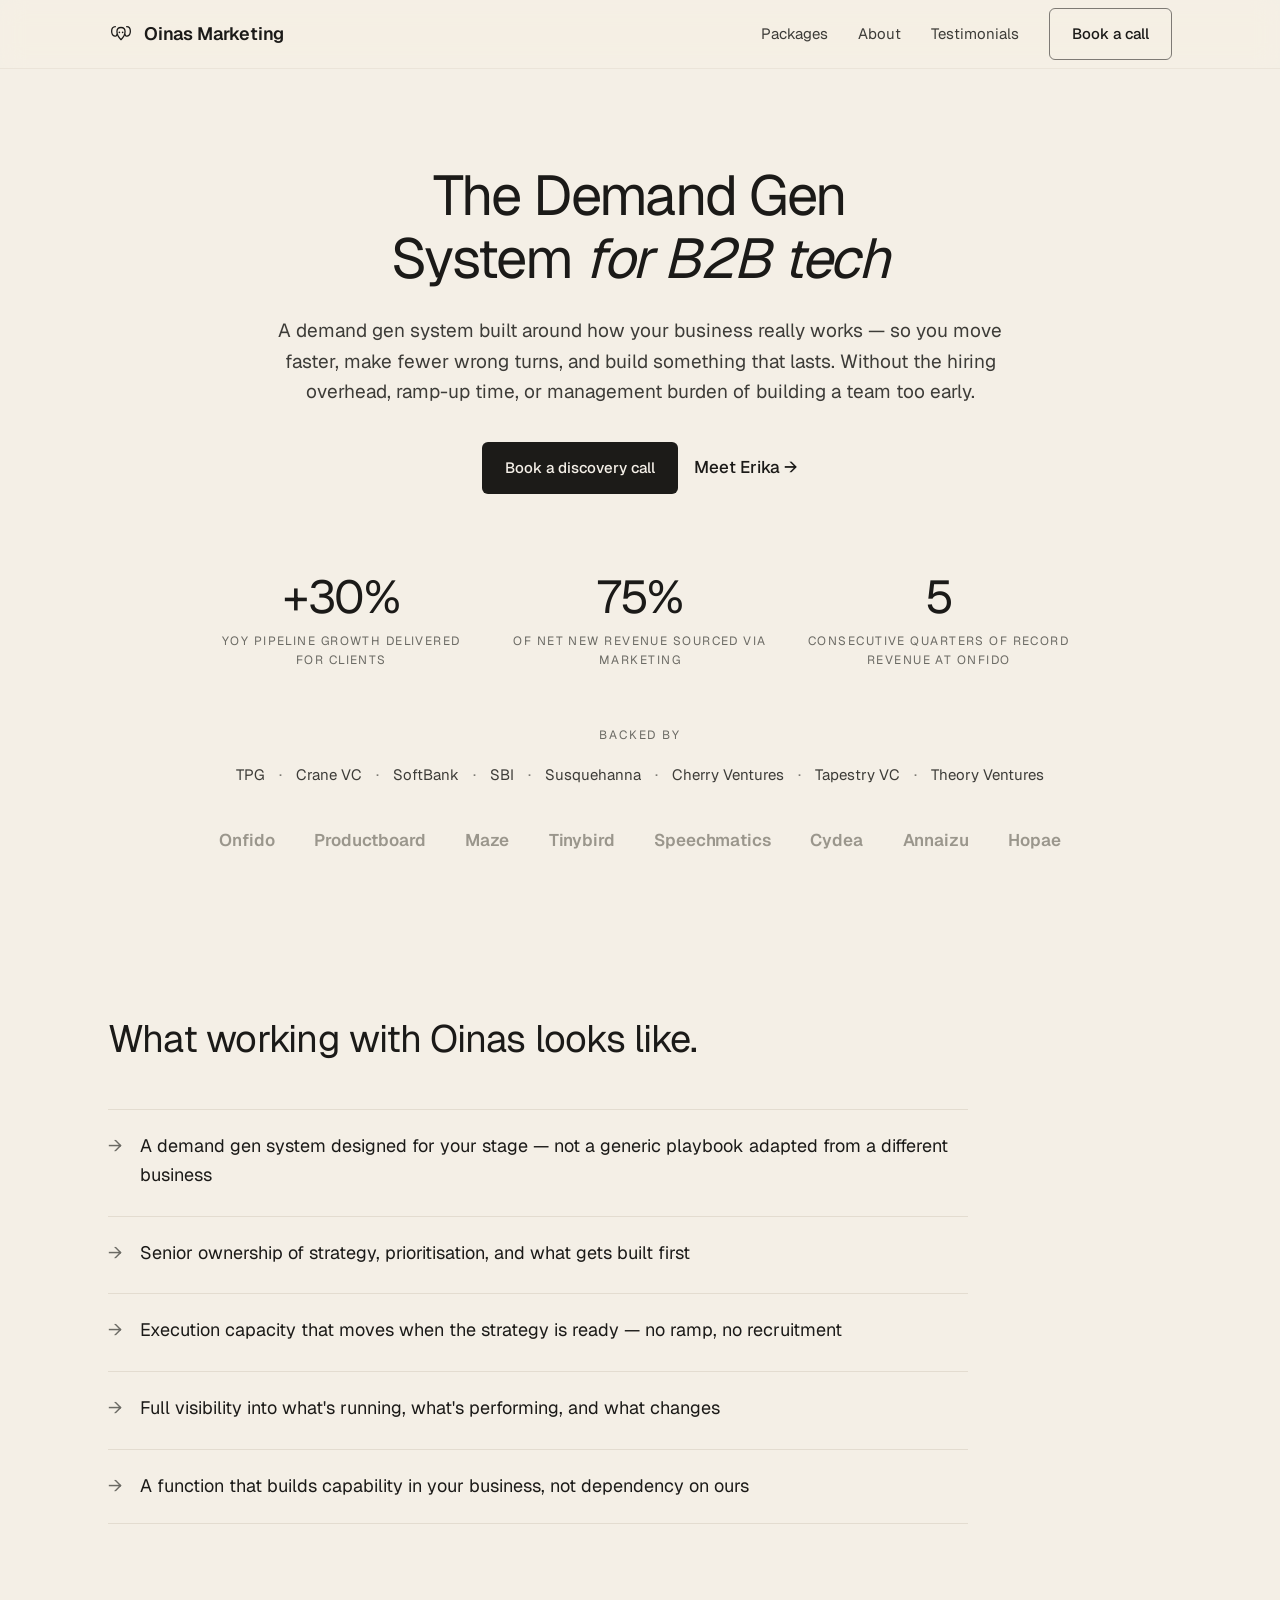
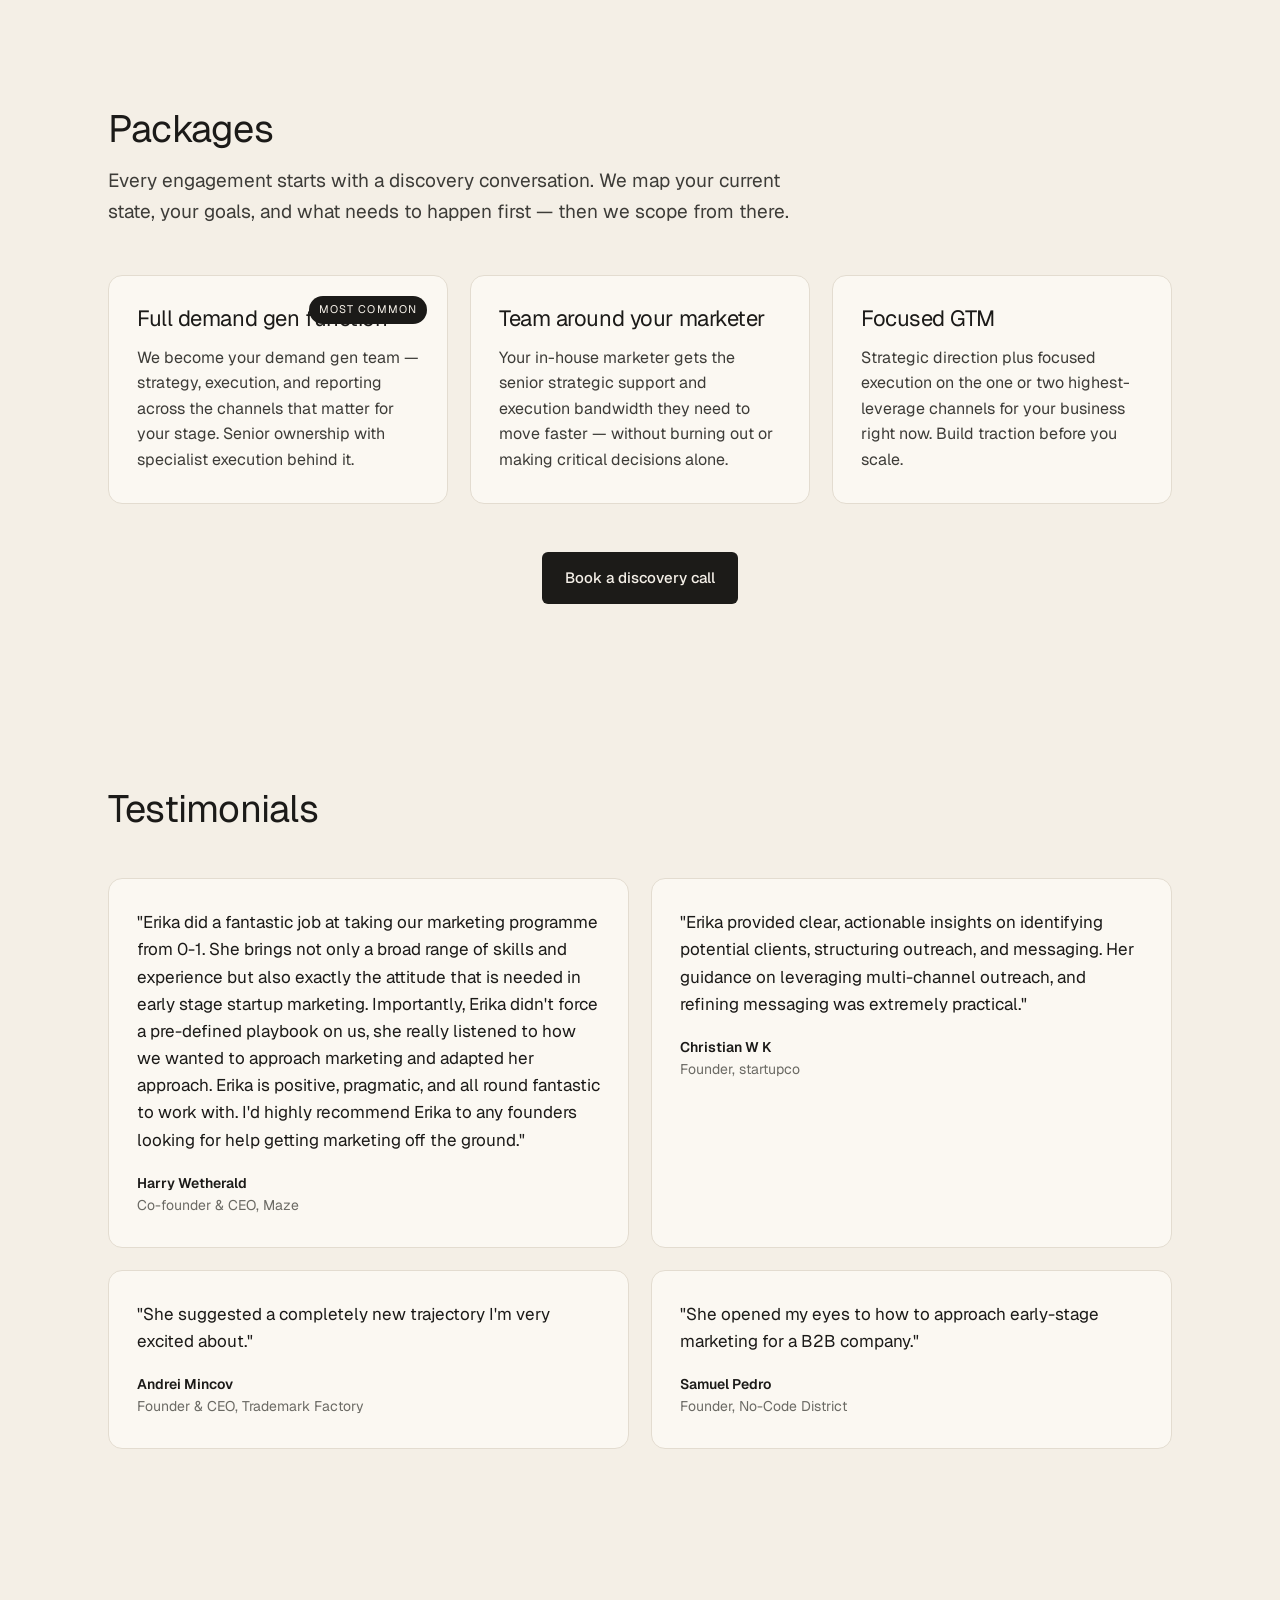
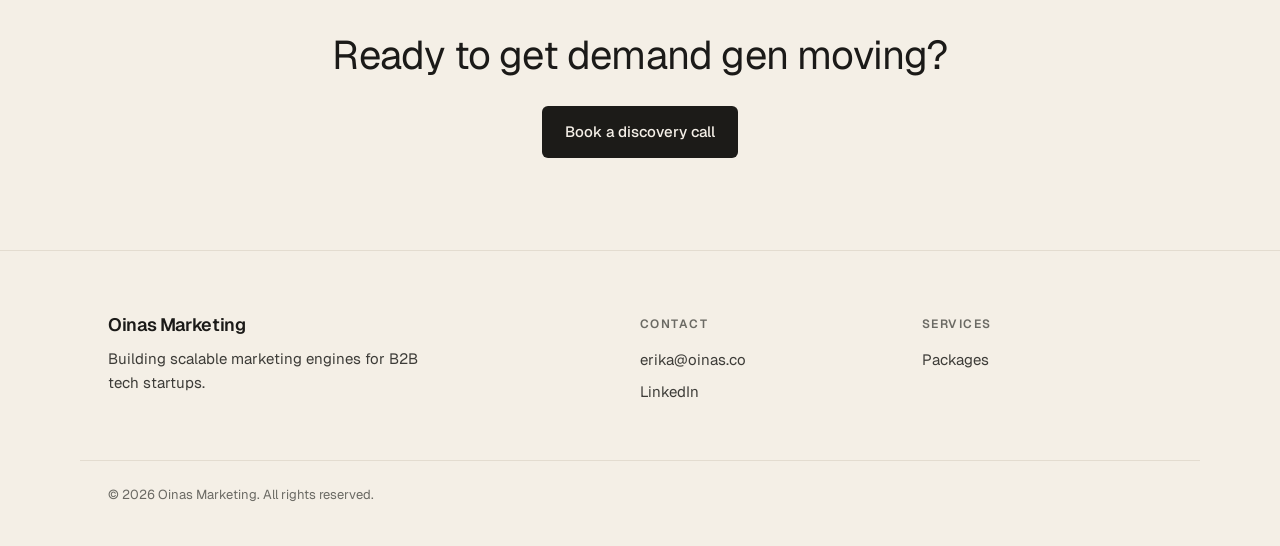
==== index.html @ fd688810 "Add files via upload" ====
<!DOCTYPE html>
<html lang="en">
<head>
<meta charset="UTF-8" />
<meta name="viewport" content="width=device-width, initial-scale=1.0" />
<title>Oinas Marketing | Marketing Engines for B2B Tech Startups</title>
<meta name="author" content="Erika Hakala" />
<meta name="description" content="Your Demand Gen team, on-demand. A demand gen system built around how your B2B tech startup really works." />
<link rel="canonical" href="https://oinas.co/" />
<meta property="og:type" content="website" />
<meta property="og:title" content="Erika Hakala | Oinas Marketing" />
<meta property="og:description" content="Your Demand Gen team, on-demand." />
<meta name="twitter:card" content="summary_large_image" />
<meta name="twitter:title" content="Erika Hakala | Oinas Marketing" />
<meta name="twitter:description" content="Your Demand Gen team, on-demand." />
<link rel="icon" href="favicon.svg" type="image/svg+xml" />
<link rel="preconnect" href="https://fonts.googleapis.com" />
<link rel="preconnect" href="https://fonts.gstatic.com" crossorigin />
<link href="https://fonts.googleapis.com/css2?family=Geist:wght@300;400;500;600&family=DM+Sans:wght@400;500;600&display=swap" rel="stylesheet" />
<link rel="stylesheet" href="styles.css" />
</head>
<body>

<!-- ============ HEADER ============ -->
<header class="site-header">
  <div class="wrap">
    <a class="brand" href="index.html" aria-label="Oinas Marketing home">
      <svg viewBox="0 0 32 32" fill="none" xmlns="http://www.w3.org/2000/svg" aria-hidden="true">
        <path d="M9 7c-3 0-4.5 2.5-4.5 5.5S6 18 8.5 18.5C10 19 11 18 11 16.5" stroke="#1B1A18" stroke-width="1.6" stroke-linecap="round"/>
        <path d="M23 7c3 0 4.5 2.5 4.5 5.5S26 18 23.5 18.5C22 19 21 18 21 16.5" stroke="#1B1A18" stroke-width="1.6" stroke-linecap="round"/>
        <path d="M11 13c0-3 2.2-5 5-5s5 2 5 5c0 4-2.4 7.5-5 10-2.6-2.5-5-6-5-10Z" stroke="#1B1A18" stroke-width="1.6" stroke-linejoin="round"/>
        <circle cx="14" cy="14" r="1" fill="#1B1A18"/><circle cx="18" cy="14" r="1" fill="#1B1A18"/>
      </svg>
      Oinas Marketing
    </a>
    <nav class="nav" id="nav">
      <a class="navlink" href="index.html#services">Packages</a>
      <a class="navlink" href="about.html">About</a>
      <a class="navlink" href="index.html#testimonials">Testimonials</a>
      <a class="btn btn-ghost" href="https://app.onecal.io/b/erika-hakala/free-intro-call-with-erika-hakala" target="_blank" rel="noopener">Book a call</a>
    </nav>
    <button class="menu-toggle" id="menuToggle" aria-label="Open menu">Menu</button>
  </div>
</header>

<main>
  <!-- ============ HERO ============ -->
  <section class="hero">
    <div class="wrap">
      <h1 class="reveal">The Demand Gen System <em>for B2B tech</em></h1>
      <p class="reveal">A demand gen system built around how your business really works — so you move faster, make fewer wrong turns, and build something that lasts. Without the hiring overhead, ramp-up time, or management burden of building a team too early.</p>
      <div class="hero-cta reveal">
        <a class="btn btn-primary" href="https://app.onecal.io/b/erika-hakala/free-intro-call-with-erika-hakala" target="_blank" rel="noopener">Book a discovery call</a>
        <a class="btn-text" href="about.html">Meet Erika →</a>
      </div>

      <div class="stats reveal">
        <div class="stat"><div class="num">+30%</div><div class="cap">YoY pipeline growth delivered for clients</div></div>
        <div class="stat"><div class="num">75%</div><div class="cap">Of net new revenue sourced via marketing</div></div>
        <div class="stat"><div class="num">5</div><div class="cap">Consecutive quarters of record revenue at Onfido</div></div>
      </div>

      <div class="backed reveal">
        <div class="label">Backed by</div>
        <div class="vcs">
          <span>TPG</span><span class="dot">·</span><span>Crane VC</span><span class="dot">·</span>
          <span>SoftBank</span><span class="dot">·</span><span>SBI</span><span class="dot">·</span>
          <span>Susquehanna</span><span class="dot">·</span><span>Cherry Ventures</span><span class="dot">·</span>
          <span>Tapestry VC</span><span class="dot">·</span><span>Theory Ventures</span>
        </div>
      </div>

      <div class="logo-strip reveal" aria-label="Companies Erika has worked with">
        <span>Onfido</span><span>Productboard</span><span>Maze</span><span>Tinybird</span>
        <span>Speechmatics</span><span>Cydea</span><span>Annaizu</span><span>Hopae</span>
      </div>
    </div>
  </section>

  <!-- ============ WHAT IT LOOKS LIKE ============ -->
  <section>
    <div class="wrap">
      <div class="section-head reveal"><h2>What working with Oinas looks like.</h2></div>
      <div class="points reveal">
        <div class="point"><span class="arr">→</span><span>A demand gen system designed for your stage — not a generic playbook adapted from a different business</span></div>
        <div class="point"><span class="arr">→</span><span>Senior ownership of strategy, prioritisation, and what gets built first</span></div>
        <div class="point"><span class="arr">→</span><span>Execution capacity that moves when the strategy is ready — no ramp, no recruitment</span></div>
        <div class="point"><span class="arr">→</span><span>Full visibility into what's running, what's performing, and what changes</span></div>
        <div class="point"><span class="arr">→</span><span>A function that builds capability in your business, not dependency on ours</span></div>
      </div>
    </div>
  </section>

  <!-- ============ PACKAGES ============ -->
  <section id="services">
    <div class="wrap">
      <div class="section-head reveal">
        <h2>Packages</h2>
        <p class="lead">Every engagement starts with a discovery conversation. We map your current state, your goals, and what needs to happen first — then we scope from there.</p>
      </div>
      <div class="cards">
        <div class="card reveal">
          <span class="badge">Most common</span>
          <h3>Full demand gen function</h3>
          <p>We become your demand gen team — strategy, execution, and reporting across the channels that matter for your stage. Senior ownership with specialist execution behind it.</p>
        </div>
        <div class="card reveal">
          <h3>Team around your marketer</h3>
          <p>Your in-house marketer gets the senior strategic support and execution bandwidth they need to move faster — without burning out or making critical decisions alone.</p>
        </div>
        <div class="card reveal">
          <h3>Focused GTM</h3>
          <p>Strategic direction plus focused execution on the one or two highest-leverage channels for your business right now. Build traction before you scale.</p>
        </div>
      </div>
      <div class="center-cta reveal">
        <a class="btn btn-primary" href="https://app.onecal.io/b/erika-hakala/free-intro-call-with-erika-hakala" target="_blank" rel="noopener">Book a discovery call</a>
      </div>
    </div>
  </section>

  <!-- ============ TESTIMONIALS ============ -->
  <section id="testimonials">
    <div class="wrap">
      <div class="section-head reveal"><h2>Testimonials</h2></div>
      <div class="quotes two">
        <div class="quote reveal">
          <blockquote>"Erika did a fantastic job at taking our marketing programme from 0-1. She brings not only a broad range of skills and experience but also exactly the attitude that is needed in early stage startup marketing. Importantly, Erika didn't force a pre-defined playbook on us, she really listened to how we wanted to approach marketing and adapted her approach. Erika is positive, pragmatic, and all round fantastic to work with. I'd highly recommend Erika to any founders looking for help getting marketing off the ground."</blockquote>
          <div class="who"><strong>Harry Wetherald</strong>Co-founder &amp; CEO, Maze</div>
        </div>
        <div class="quote reveal">
          <blockquote>"Erika provided clear, actionable insights on identifying potential clients, structuring outreach, and messaging. Her guidance on leveraging multi-channel outreach, and refining messaging was extremely practical."</blockquote>
          <div class="who"><strong>Christian W K</strong>Founder, startupco</div>
        </div>
        <div class="quote reveal">
          <blockquote>"She suggested a completely new trajectory I'm very excited about."</blockquote>
          <div class="who"><strong>Andrei Mincov</strong>Founder &amp; CEO, Trademark Factory</div>
        </div>
        <div class="quote reveal">
          <blockquote>"She opened my eyes to how to approach early-stage marketing for a B2B company."</blockquote>
          <div class="who"><strong>Samuel Pedro</strong>Founder, No-Code District</div>
        </div>
      </div>
    </div>
  </section>

  <!-- ============ CTA ============ -->
  <section class="cta-band">
    <div class="wrap reveal">
      <h2>Ready to get demand gen moving?</h2>
      <a class="btn btn-primary" href="https://app.onecal.io/b/erika-hakala/free-intro-call-with-erika-hakala" target="_blank" rel="noopener">Book a discovery call</a>
    </div>
  </section>
</main>

<!-- ============ FOOTER ============ -->
<footer class="site-footer">
  <div class="wrap footer-grid">
    <div class="col">
      <h2>Oinas Marketing</h2>
      <p class="tagline">Building scalable marketing engines for B2B tech startups.</p>
    </div>
    <div class="col">
      <h4>Contact</h4>
      <a href="mailto:erika@oinas.co">erika@oinas.co</a>
      <a href="https://www.linkedin.com/in/erikahakala/" target="_blank" rel="noopener">LinkedIn</a>
    </div>
    <div class="col">
      <h4>Services</h4>
      <a href="index.html#services">Packages</a>
    </div>
  </div>
  <div class="wrap copyright">© 2026 Oinas Marketing. All rights reserved.</div>
</footer>

<script>
  // Mobile menu
  var t = document.getElementById('menuToggle'), n = document.getElementById('nav');
  if (t) t.addEventListener('click', function(){ n.classList.toggle('open'); });
  // Scroll reveal
  var io = new IntersectionObserver(function(es){
    es.forEach(function(e){ if(e.isIntersecting){ e.target.classList.add('in'); io.unobserve(e.target); } });
  }, { threshold: 0.12 });
  document.querySelectorAll('.reveal').forEach(function(el){ io.observe(el); });
</script>
</body>
</html>
---- styles.css ----
/* ===========================================================
   Oinas Marketing — static rebuild
   Design tokens captured from the live site:
   bg #F4EFE6 · ink #1B1A18 · body #3D3C38 · accent buttons #1C1B18
   Type: Geist (display/body) + DM Sans (fallback)
   =========================================================== */

:root {
  --bg: #F4EFE6;
  --bg-card: #FBF8F2;
  --ink: #1B1A18;
  --body: #3D3C38;
  --muted: #6B6A64;
  --line: #E3DCD0;
  --line-strong: rgba(28, 27, 24, 0.55);
  --btn: #1C1B18;
  --btn-text: #F5F0E8;
  --radius: 6px;
  --max: 1120px;
  --font: "Geist", system-ui, -apple-system, "DM Sans", sans-serif;
}

* { box-sizing: border-box; margin: 0; padding: 0; }

html { scroll-behavior: smooth; }

body {
  font-family: var(--font);
  background: var(--bg);
  color: var(--body);
  line-height: 1.6;
  font-size: 17px;
  -webkit-font-smoothing: antialiased;
  text-rendering: optimizeLegibility;
}

a { color: inherit; text-decoration: none; }
img { max-width: 100%; display: block; }

.wrap { max-width: var(--max); margin: 0 auto; padding: 0 28px; }

h1, h2, h3 { color: var(--ink); font-weight: 400; letter-spacing: -0.02em; line-height: 1.12; }
h1 em, .accent-italic { font-style: italic; }

.eyebrow {
  font-size: 13px;
  letter-spacing: 0.18em;
  text-transform: uppercase;
  color: var(--muted);
  font-weight: 500;
}

/* ---------- Buttons ---------- */
.btn {
  display: inline-flex;
  align-items: center;
  gap: 8px;
  font-size: 15px;
  font-weight: 500;
  border-radius: var(--radius);
  padding: 13px 22px;
  cursor: pointer;
  transition: transform .15s ease, opacity .15s ease, background .15s ease;
  border: 0.5px solid transparent;
}
.btn-primary { background: var(--btn); color: var(--btn-text); }
.btn-primary:hover { opacity: .88; transform: translateY(-1px); }
.btn-ghost { background: transparent; color: var(--ink); border-color: var(--line-strong); }
.btn-ghost:hover { background: rgba(28,27,24,.05); }
.btn-text { font-weight: 500; color: var(--ink); border-bottom: 1px solid transparent; padding: 4px 0; }
.btn-text:hover { border-bottom-color: var(--ink); }

/* ---------- Header ---------- */
.site-header {
  position: sticky; top: 0; z-index: 50;
  background: rgba(244, 239, 230, 0.82);
  backdrop-filter: saturate(180%) blur(12px);
  border-bottom: 1px solid rgba(227, 220, 208, 0.6);
}
.site-header .wrap { display: flex; align-items: center; justify-content: space-between; height: 68px; }
.brand { display: flex; align-items: center; gap: 10px; font-weight: 600; color: var(--ink); font-size: 18px; letter-spacing: -0.01em; }
.brand svg { width: 26px; height: 26px; }
.nav { display: flex; align-items: center; gap: 30px; }
.nav a.navlink { font-size: 15px; color: var(--body); }
.nav a.navlink:hover { color: var(--ink); }
.menu-toggle { display: none; background: none; border: 0; font-size: 15px; color: var(--ink); cursor: pointer; }

/* ---------- Sections ---------- */
section { padding: 92px 0; }
.section-head { max-width: 720px; margin-bottom: 48px; }
.section-head h2 { font-size: 38px; margin-bottom: 16px; }
.lead { font-size: 19px; color: var(--body); }

/* ---------- Hero ---------- */
.hero { text-align: center; padding: 96px 0 72px; }
.hero h1 { font-size: 56px; letter-spacing: -0.03em; margin: 0 auto 26px; max-width: 16ch; }
.hero p { font-size: 19px; max-width: 60ch; margin: 0 auto 34px; }
.hero-cta { display: flex; gap: 16px; justify-content: center; align-items: center; flex-wrap: wrap; }

/* ---------- Stats ---------- */
.stats { display: grid; grid-template-columns: repeat(3, 1fr); gap: 36px; max-width: 860px; margin: 80px auto 0; text-align: center; }
.stat .num { font-size: 46px; color: var(--ink); letter-spacing: -0.03em; line-height: 1; }
.stat .cap { font-size: 12px; letter-spacing: 0.12em; text-transform: uppercase; color: var(--muted); margin-top: 12px; }

/* ---------- Backed by / logos ---------- */
.backed { text-align: center; padding: 56px 0 0; }
.backed .label { font-size: 12px; letter-spacing: 0.16em; text-transform: uppercase; color: var(--muted); margin-bottom: 18px; }
.backed .vcs { font-size: 15px; color: var(--body); display: flex; flex-wrap: wrap; gap: 8px 14px; justify-content: center; }
.backed .vcs .dot { color: var(--line-strong); }

.logo-strip { display: flex; flex-wrap: wrap; gap: 18px 40px; justify-content: center; align-items: center; padding: 40px 0 0; }
.logo-strip span { font-size: 17px; font-weight: 600; letter-spacing: -0.01em; color: #9a968c; }

/* ---------- Value points ---------- */
.points { display: grid; gap: 4px; max-width: 860px; }
.point { display: flex; gap: 18px; padding: 22px 0; border-top: 1px solid var(--line); font-size: 18px; color: var(--ink); }
.point:last-child { border-bottom: 1px solid var(--line); }
.point .arr { color: var(--muted); flex: none; }

/* ---------- Packages / cards ---------- */
.cards { display: grid; grid-template-columns: repeat(3, 1fr); gap: 22px; }
.card {
  background: var(--bg-card);
  border: 1px solid var(--line);
  border-radius: 14px;
  padding: 30px 28px;
  display: flex; flex-direction: column;
  position: relative;
}
.card h3 { font-size: 22px; margin-bottom: 14px; }
.card p { font-size: 16px; color: var(--body); }
.badge {
  position: absolute; top: 20px; right: 20px;
  font-size: 11px; letter-spacing: 0.1em; text-transform: uppercase;
  background: var(--ink); color: var(--btn-text);
  padding: 5px 10px; border-radius: 100px;
}
.center-cta { text-align: center; margin-top: 48px; }

/* ---------- Result metric cards (about) ---------- */
.results { display: grid; grid-template-columns: repeat(4, 1fr); gap: 18px; }
.result { background: var(--bg-card); border: 1px solid var(--line); border-radius: 14px; padding: 26px 24px; }
.result .co { font-size: 12px; letter-spacing: 0.12em; text-transform: uppercase; color: var(--muted); margin-bottom: 14px; }
.result .big { font-size: 34px; color: var(--ink); letter-spacing: -0.02em; line-height: 1; margin-bottom: 12px; }
.result .desc { font-size: 15px; color: var(--body); }

/* ---------- Testimonials ---------- */
.quotes { display: grid; gap: 22px; }
.quotes.two { grid-template-columns: repeat(2, 1fr); }
.quote { background: var(--bg-card); border: 1px solid var(--line); border-radius: 14px; padding: 30px 28px; }
.quote blockquote { font-size: 17px; color: var(--ink); margin-bottom: 18px; }
.quote .who { font-size: 14px; color: var(--muted); }
.quote .who strong { color: var(--ink); font-weight: 600; display: block; }

/* ---------- About hero ---------- */
.about-hero { display: grid; grid-template-columns: 1.3fr 1fr; gap: 56px; align-items: center; padding-top: 80px; }
.about-hero h1 { font-size: 44px; margin: 14px 0 22px; }
.about-hero .lead { font-size: 18px; }
.portrait-wrap { position: relative; }
.portrait { width: 100%; border-radius: 16px; object-fit: cover; aspect-ratio: 3 / 4; background: #e7e0d3; }
.portrait-fallback {
  width: 100%; aspect-ratio: 3 / 4; border-radius: 16px;
  background: linear-gradient(160deg, #ECE5D8, #ddd4c4);
  display: none; align-items: center; justify-content: center; text-align: center;
  color: var(--muted); font-size: 14px; padding: 24px; border: 1px dashed var(--line-strong);
}
.pull-quote { font-size: 24px; font-style: italic; color: var(--ink); max-width: 22ch; margin-top: 22px; }

.prose p { font-size: 18px; margin-bottom: 22px; max-width: 64ch; }

/* ---------- CTA band ---------- */
.cta-band { text-align: center; }
.cta-band h2 { font-size: 40px; margin-bottom: 28px; }

/* ---------- Footer ---------- */
.site-footer { border-top: 1px solid var(--line); padding: 64px 0 40px; }
.footer-grid { display: grid; grid-template-columns: 2fr 1fr 1fr; gap: 32px; }
.site-footer h2 { font-size: 18px; font-weight: 600; margin-bottom: 12px; }
.site-footer .col h4 { font-size: 12px; letter-spacing: 0.12em; text-transform: uppercase; color: var(--muted); margin-bottom: 14px; font-weight: 600; }
.site-footer .col a, .site-footer .col p { display: block; font-size: 15px; color: var(--body); margin-bottom: 8px; }
.site-footer .col a:hover { color: var(--ink); }
.site-footer .tagline { font-size: 15px; color: var(--body); max-width: 34ch; }
.copyright { margin-top: 48px; font-size: 13px; color: var(--muted); border-top: 1px solid var(--line); padding-top: 24px; }

/* ---------- Reveal on scroll ---------- */
.reveal { opacity: 0; transform: translateY(16px); transition: opacity .7s ease, transform .7s ease; }
.reveal.in { opacity: 1; transform: none; }
@media (prefers-reduced-motion: reduce) { .reveal { opacity: 1; transform: none; transition: none; } }

/* ---------- Responsive ---------- */
@media (max-width: 880px) {
  .nav { display: none; }
  .menu-toggle { display: inline-block; }
  .nav.open { display: flex; position: absolute; top: 68px; left: 0; right: 0; flex-direction: column; gap: 18px; background: var(--bg); padding: 24px 28px; border-bottom: 1px solid var(--line); }
  .hero h1 { font-size: 40px; }
  .section-head h2, .cta-band h2 { font-size: 30px; }
  .stats { grid-template-columns: 1fr; gap: 40px; }
  .cards { grid-template-columns: 1fr; }
  .results { grid-template-columns: repeat(2, 1fr); }
  .quotes.two { grid-template-columns: 1fr; }
  .about-hero { grid-template-columns: 1fr; gap: 32px; }
  .footer-grid { grid-template-columns: 1fr; }
}
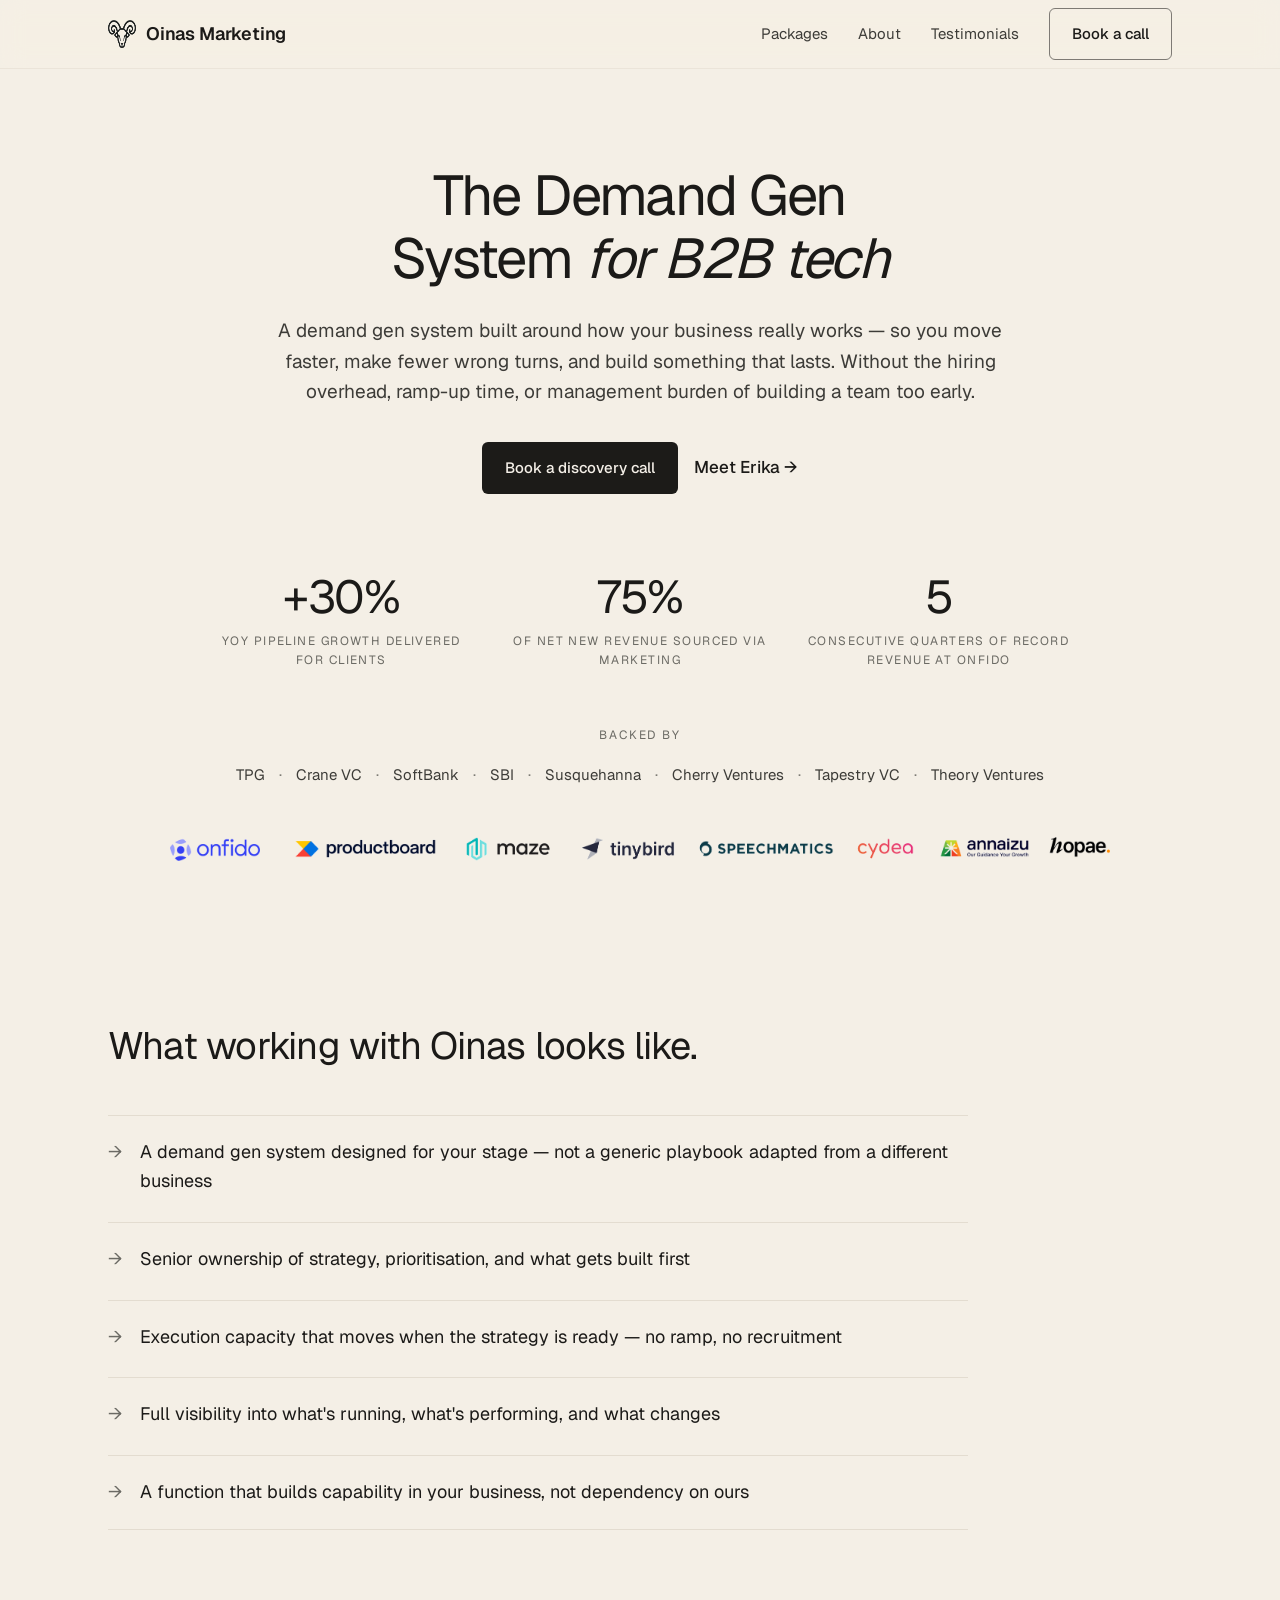
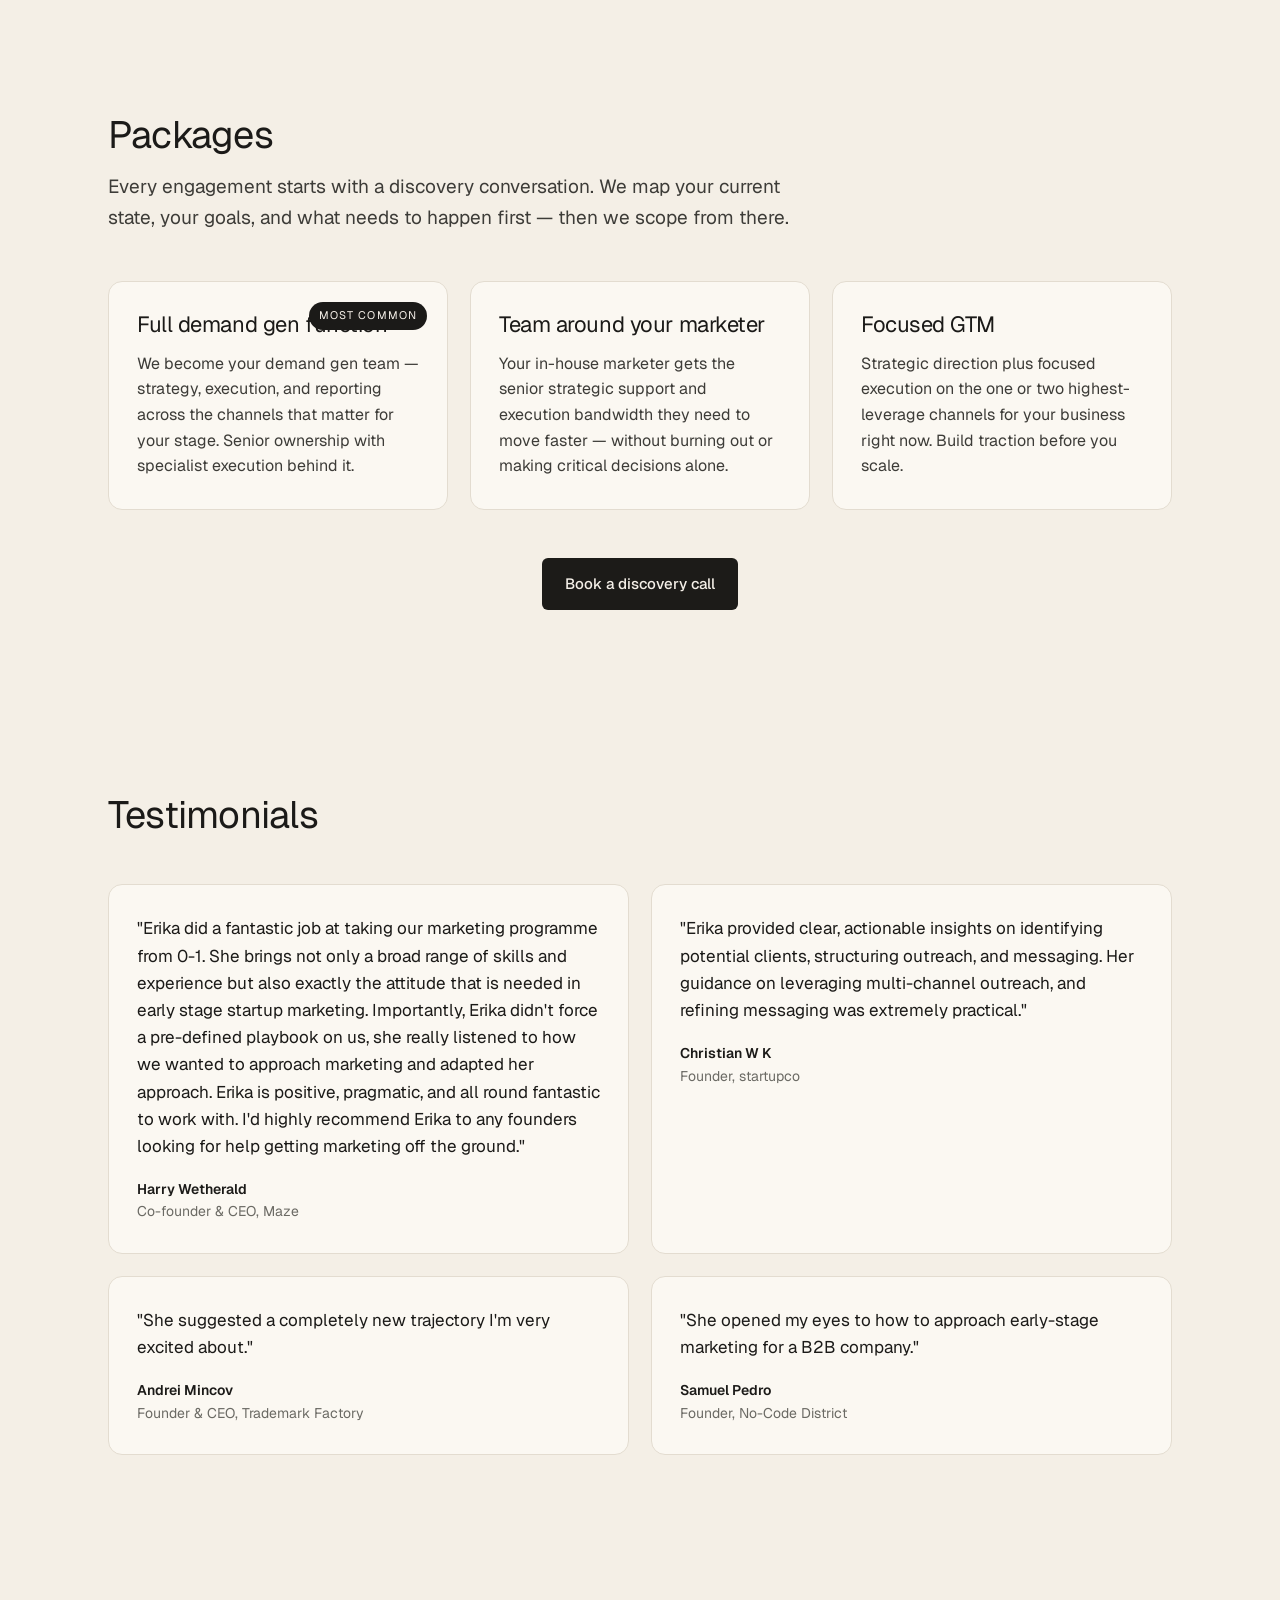
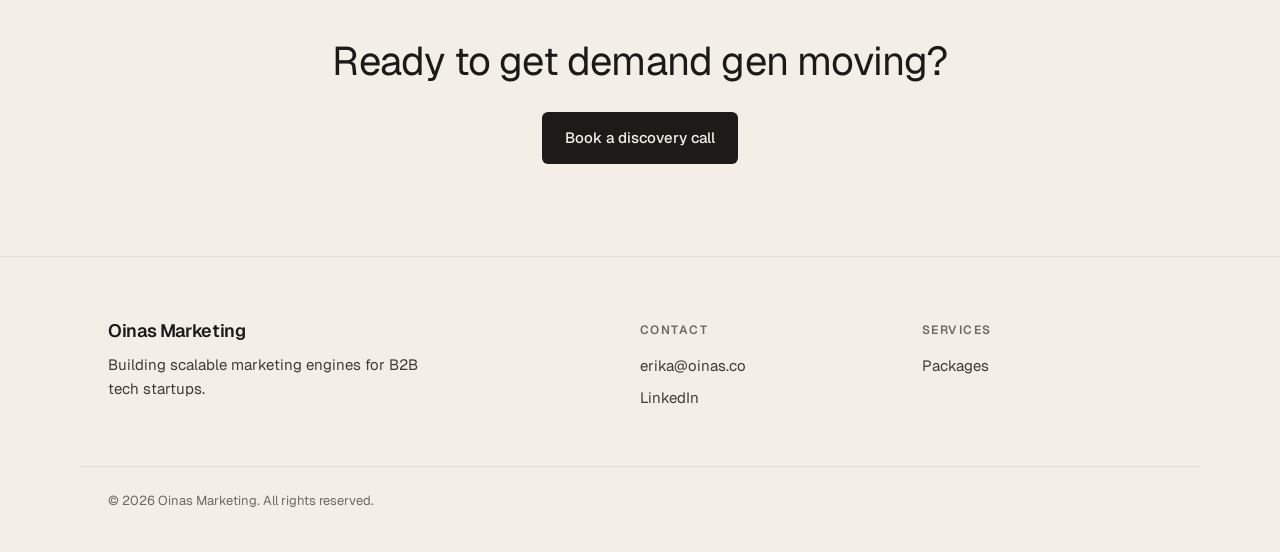
==== commit 1df35357: "Add files via upload" ====
--- a/index.html
+++ b/index.html
@@ -25,12 +25,7 @@
 <header class="site-header">
   <div class="wrap">
     <a class="brand" href="index.html" aria-label="Oinas Marketing home">
-      <svg viewBox="0 0 32 32" fill="none" xmlns="http://www.w3.org/2000/svg" aria-hidden="true">
-        <path d="M9 7c-3 0-4.5 2.5-4.5 5.5S6 18 8.5 18.5C10 19 11 18 11 16.5" stroke="#1B1A18" stroke-width="1.6" stroke-linecap="round"/>
-        <path d="M23 7c3 0 4.5 2.5 4.5 5.5S26 18 23.5 18.5C22 19 21 18 21 16.5" stroke="#1B1A18" stroke-width="1.6" stroke-linecap="round"/>
-        <path d="M11 13c0-3 2.2-5 5-5s5 2 5 5c0 4-2.4 7.5-5 10-2.6-2.5-5-6-5-10Z" stroke="#1B1A18" stroke-width="1.6" stroke-linejoin="round"/>
-        <circle cx="14" cy="14" r="1" fill="#1B1A18"/><circle cx="18" cy="14" r="1" fill="#1B1A18"/>
-      </svg>
+      <img src="logo.png" alt="" width="28" height="28" />
       Oinas Marketing
     </a>
     <nav class="nav" id="nav">
@@ -70,9 +65,8 @@
         </div>
       </div>
 
-      <div class="logo-strip reveal" aria-label="Companies Erika has worked with">
-        <span>Onfido</span><span>Productboard</span><span>Maze</span><span>Tinybird</span>
-        <span>Speechmatics</span><span>Cydea</span><span>Annaizu</span><span>Hopae</span>
+      <div class="reveal" style="padding-top:6px">
+        <img class="logo-strip-img" src="logos.png" alt="Trusted by Onfido, Productboard, Maze, Tinybird, Speechmatics, Cydea, Annaizu, and Hopae" />
       </div>
     </div>
   </section>
@@ -174,10 +168,8 @@
 </footer>
 
 <script>
-  // Mobile menu
   var t = document.getElementById('menuToggle'), n = document.getElementById('nav');
   if (t) t.addEventListener('click', function(){ n.classList.toggle('open'); });
-  // Scroll reveal
   var io = new IntersectionObserver(function(es){
     es.forEach(function(e){ if(e.isIntersecting){ e.target.classList.add('in'); io.unobserve(e.target); } });
   }, { threshold: 0.12 });
--- a/styles.css
+++ b/styles.css
@@ -166,7 +166,8 @@
 }
 .pull-quote { font-size: 24px; font-style: italic; color: var(--ink); max-width: 22ch; margin-top: 22px; }
 
-.prose p { font-size: 18px; margin-bottom: 22px; max-width: 64ch; }
+.prose { text-align: center; }
+.prose p { font-size: 18px; margin-bottom: 22px; max-width: 64ch; margin-left: auto; margin-right: auto; }
 
 /* ---------- CTA band ---------- */
 .cta-band { text-align: center; }
@@ -201,3 +202,7 @@
   .about-hero { grid-template-columns: 1fr; gap: 32px; }
   .footer-grid { grid-template-columns: 1fr; }
 }
+
+/* Real client logo strip (transparent PNG) */
+.logo-strip-img { display: block; width: 100%; max-width: 940px; height: auto; margin: 44px auto 0; }
+@media (max-width: 880px) { .logo-strip-img { max-width: 100%; } }
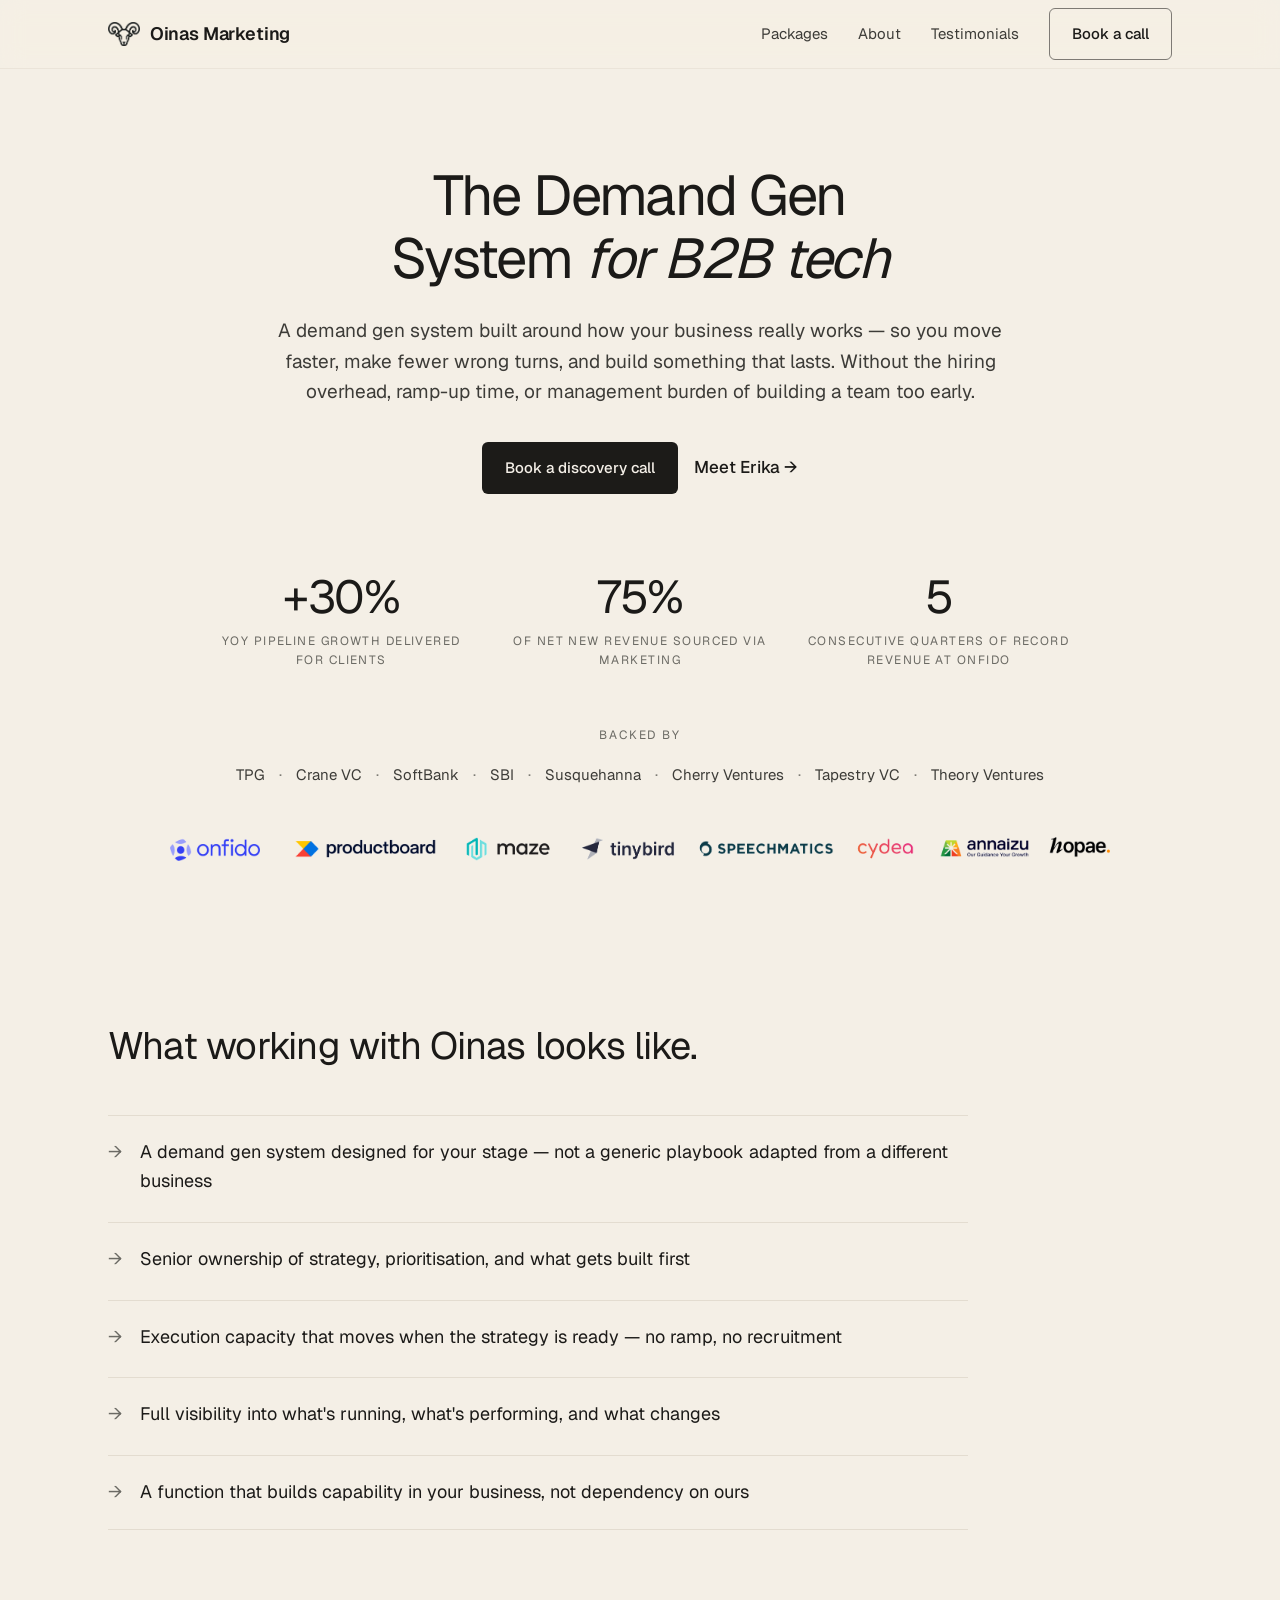
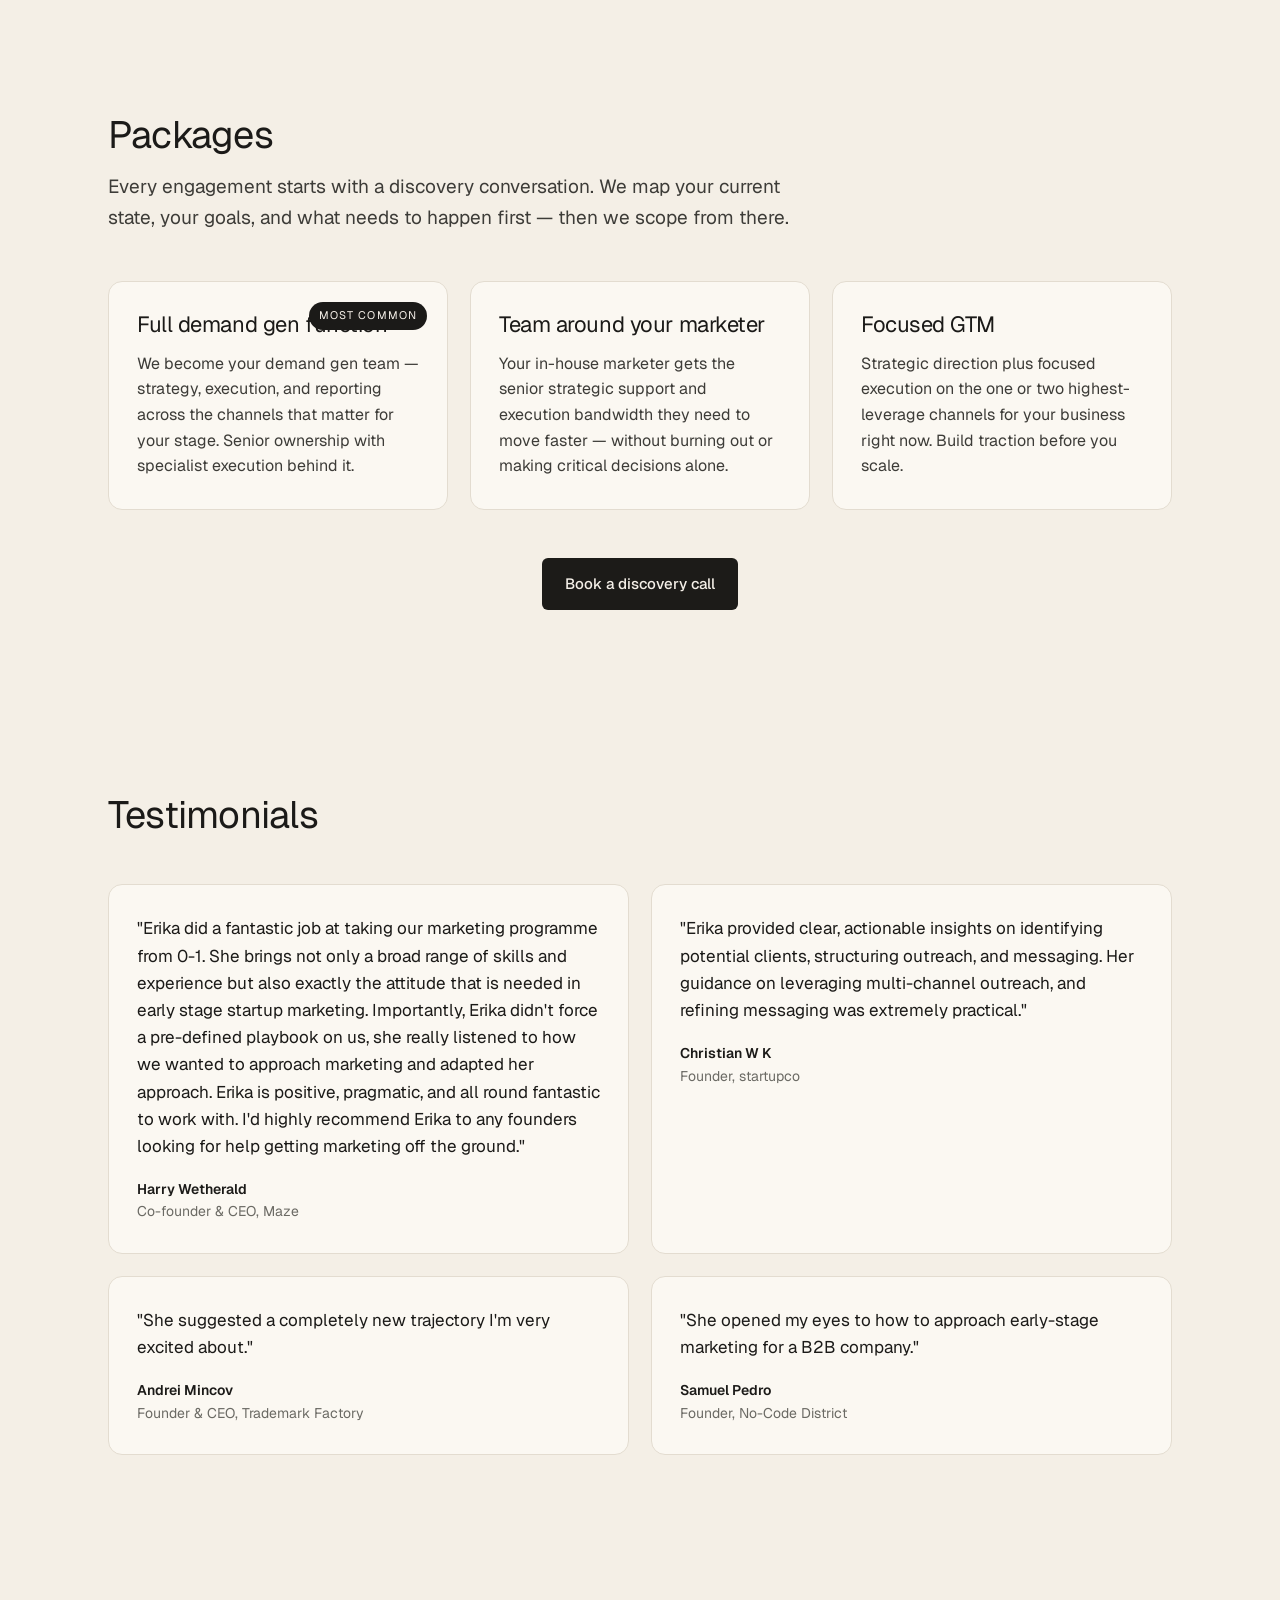
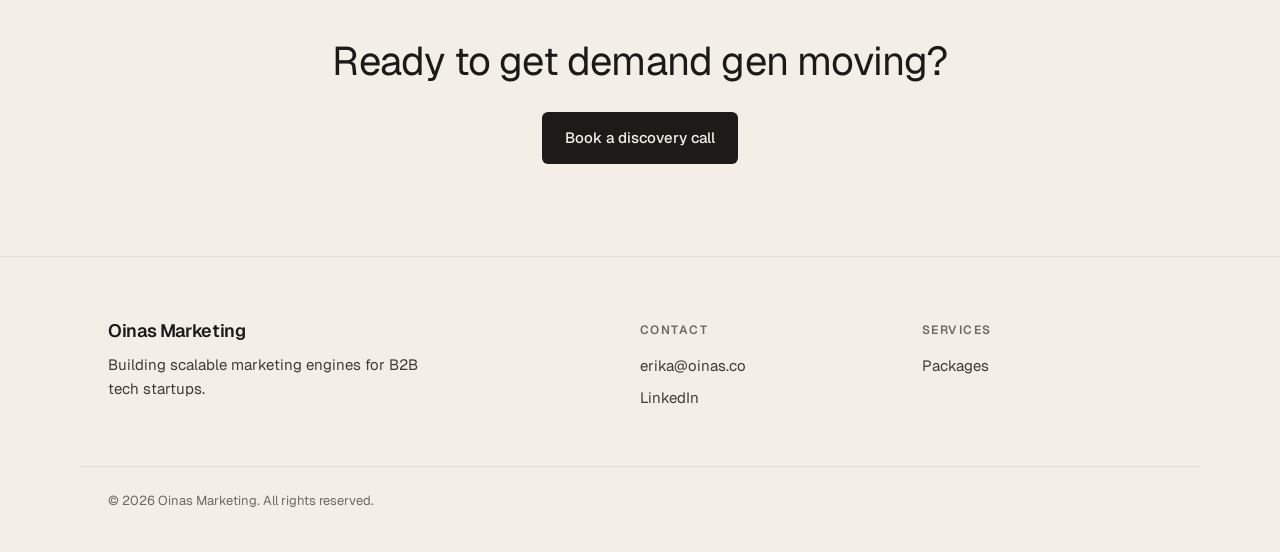
==== commit c6fd4133: "Add files via upload" ====
--- a/index.html
+++ b/index.html
@@ -17,7 +17,7 @@
 <link rel="preconnect" href="https://fonts.googleapis.com" />
 <link rel="preconnect" href="https://fonts.gstatic.com" crossorigin />
 <link href="https://fonts.googleapis.com/css2?family=Geist:wght@300;400;500;600&family=DM+Sans:wght@400;500;600&display=swap" rel="stylesheet" />
-<link rel="stylesheet" href="styles.css" />
+<link rel="stylesheet" href="styles.css?v=3" />
 </head>
 <body>
 
@@ -25,7 +25,7 @@
 <header class="site-header">
   <div class="wrap">
     <a class="brand" href="index.html" aria-label="Oinas Marketing home">
-      <img src="logo.png" alt="" width="28" height="28" />
+      <img src="logo.png?v=3" alt="" width="28" height="28" />
       Oinas Marketing
     </a>
     <nav class="nav" id="nav">
@@ -66,7 +66,7 @@
       </div>
 
       <div class="reveal" style="padding-top:6px">
-        <img class="logo-strip-img" src="logos.png" alt="Trusted by Onfido, Productboard, Maze, Tinybird, Speechmatics, Cydea, Annaizu, and Hopae" />
+        <img class="logo-strip-img" src="logos.png?v=3" alt="Trusted by Onfido, Productboard, Maze, Tinybird, Speechmatics, Cydea, Annaizu, and Hopae" />
       </div>
     </div>
   </section>
--- a/styles.css
+++ b/styles.css
@@ -80,6 +80,7 @@
 .site-header .wrap { display: flex; align-items: center; justify-content: space-between; height: 68px; }
 .brand { display: flex; align-items: center; gap: 10px; font-weight: 600; color: var(--ink); font-size: 18px; letter-spacing: -0.01em; }
 .brand svg { width: 26px; height: 26px; }
+.brand img { height: 24px; width: auto; }
 .nav { display: flex; align-items: center; gap: 30px; }
 .nav a.navlink { font-size: 15px; color: var(--body); }
 .nav a.navlink:hover { color: var(--ink); }
@@ -157,7 +158,7 @@
 .about-hero h1 { font-size: 44px; margin: 14px 0 22px; }
 .about-hero .lead { font-size: 18px; }
 .portrait-wrap { position: relative; }
-.portrait { width: 100%; border-radius: 16px; object-fit: cover; aspect-ratio: 3 / 4; background: #e7e0d3; }
+.portrait { width: 100%; height: auto; border-radius: 16px; display: block; background: #e7e0d3; }
 .portrait-fallback {
   width: 100%; aspect-ratio: 3 / 4; border-radius: 16px;
   background: linear-gradient(160deg, #ECE5D8, #ddd4c4);
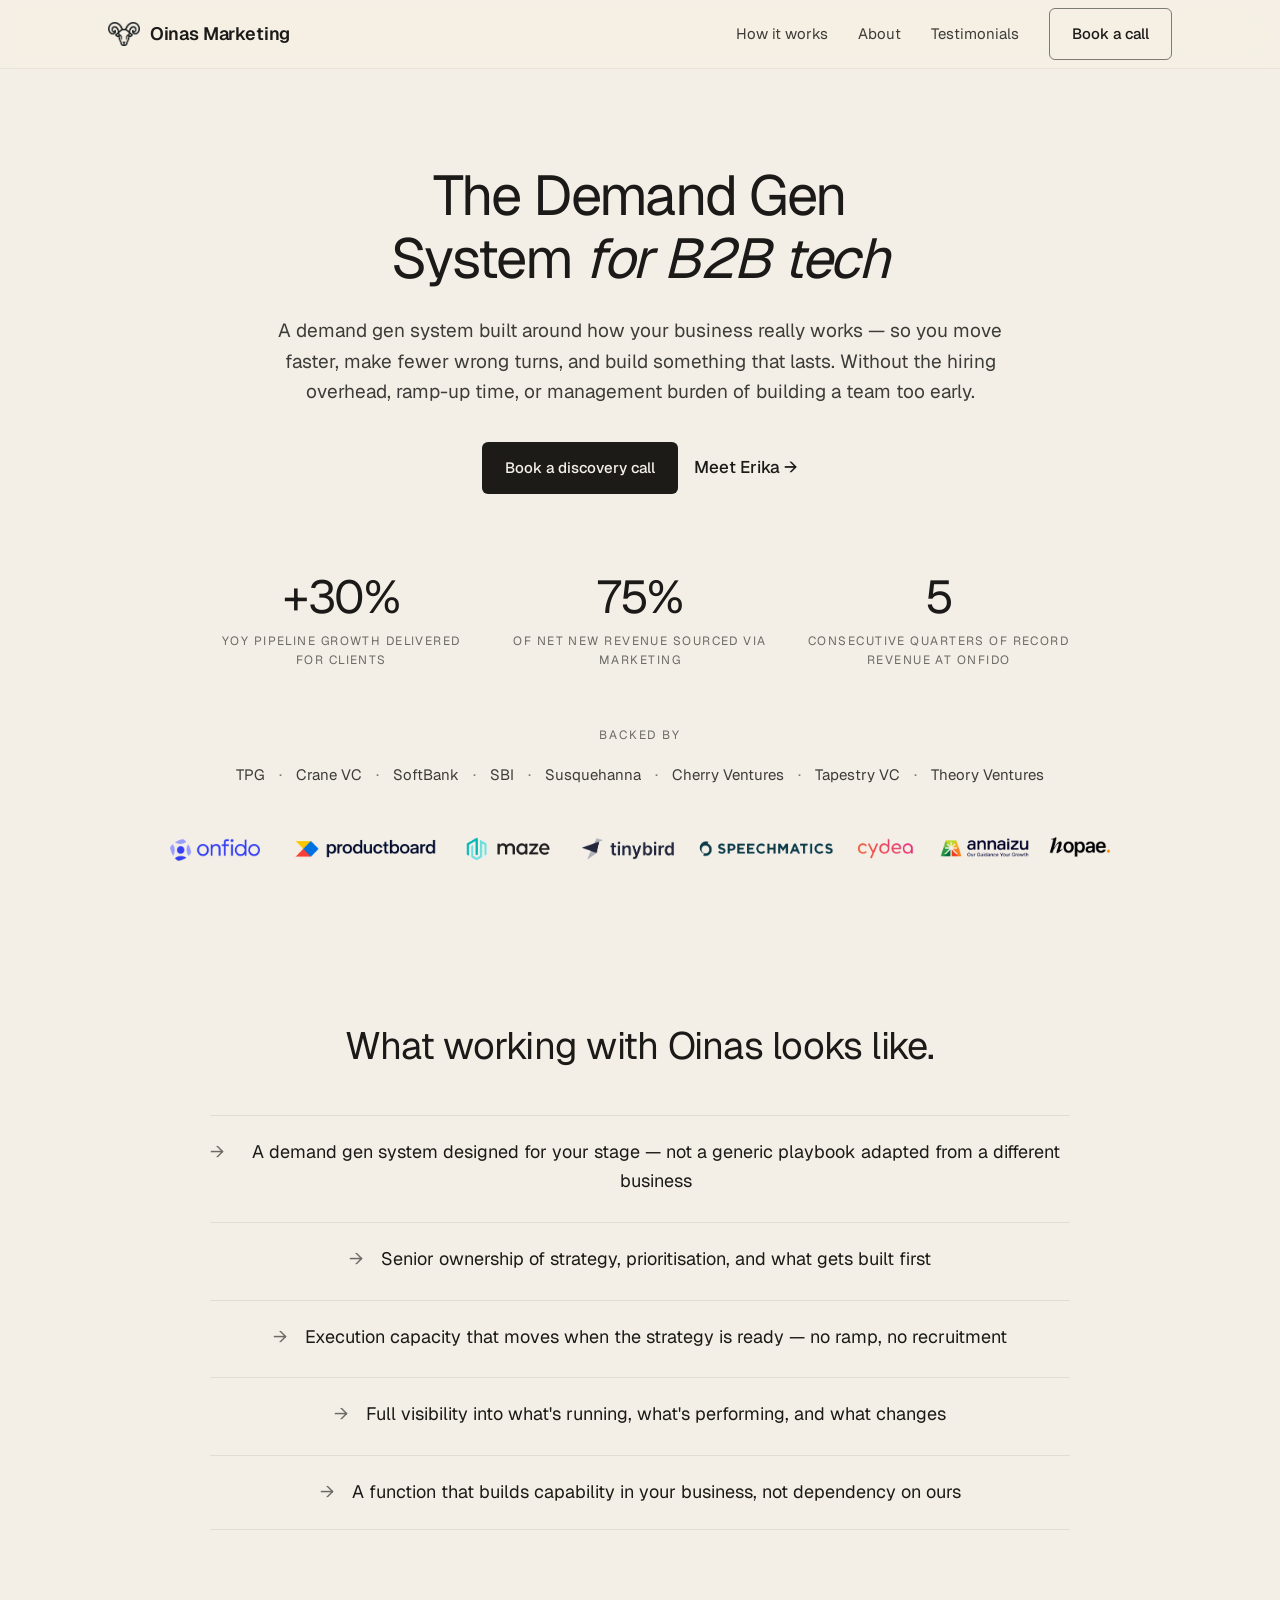
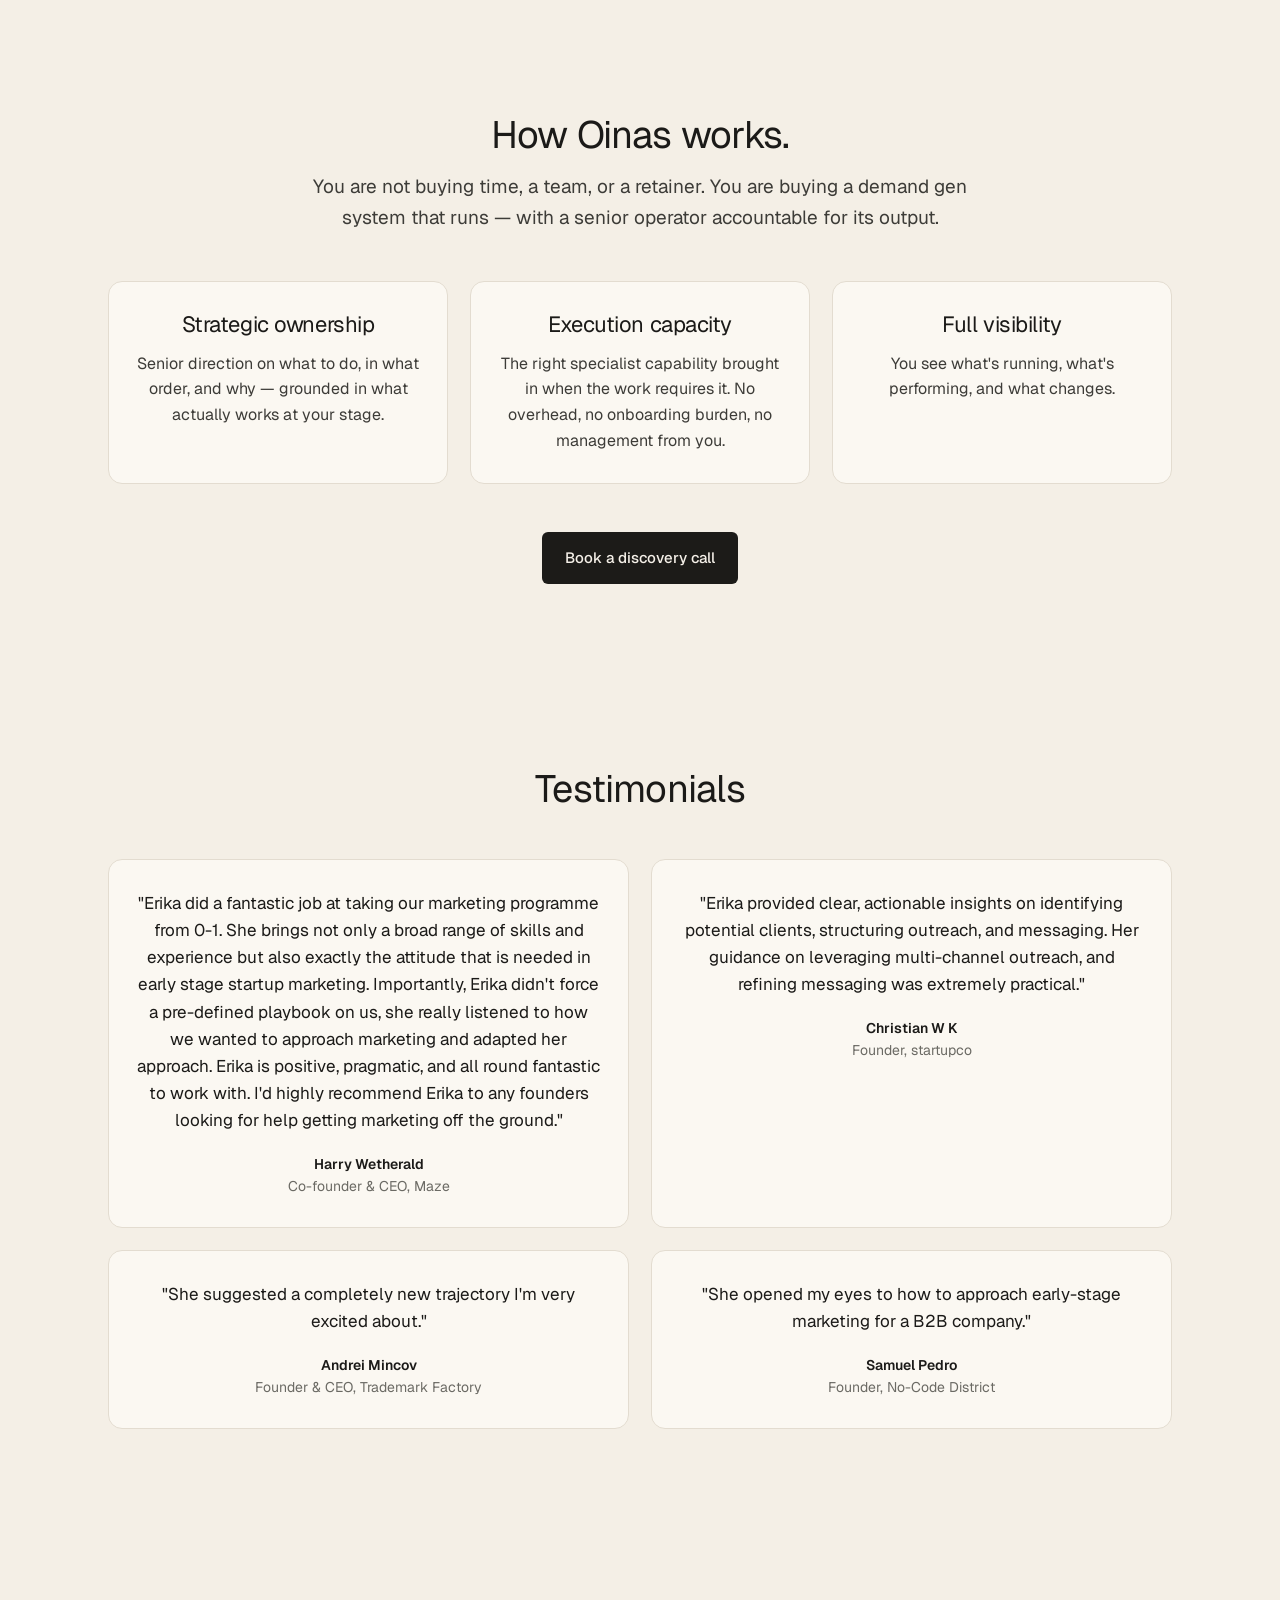
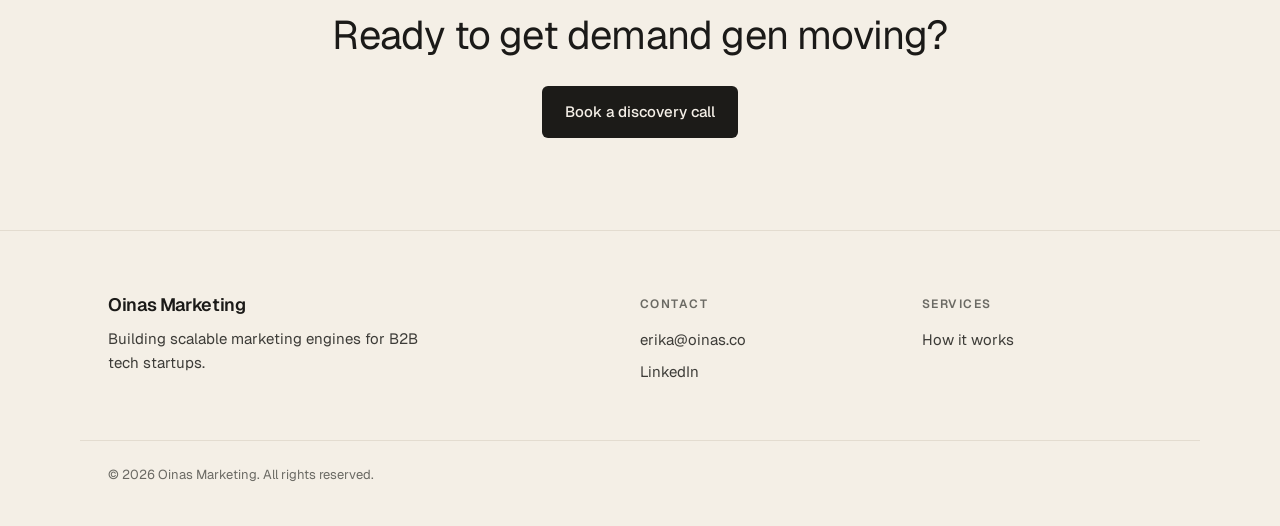
==== commit 282324b9: "Add files via upload" ====
--- a/index.html
+++ b/index.html
@@ -17,7 +17,7 @@
 <link rel="preconnect" href="https://fonts.googleapis.com" />
 <link rel="preconnect" href="https://fonts.gstatic.com" crossorigin />
 <link href="https://fonts.googleapis.com/css2?family=Geist:wght@300;400;500;600&family=DM+Sans:wght@400;500;600&display=swap" rel="stylesheet" />
-<link rel="stylesheet" href="styles.css?v=3" />
+<link rel="stylesheet" href="styles.css?v=4" />
 </head>
 <body>
 
@@ -29,7 +29,7 @@
       Oinas Marketing
     </a>
     <nav class="nav" id="nav">
-      <a class="navlink" href="index.html#services">Packages</a>
+      <a class="navlink" href="index.html#services">How it works</a>
       <a class="navlink" href="about.html">About</a>
       <a class="navlink" href="index.html#testimonials">Testimonials</a>
       <a class="btn btn-ghost" href="https://app.onecal.io/b/erika-hakala/free-intro-call-with-erika-hakala" target="_blank" rel="noopener">Book a call</a>
@@ -85,27 +85,17 @@
     </div>
   </section>
 
-  <!-- ============ PACKAGES ============ -->
+  <!-- ============ HOW OINAS WORKS ============ -->
   <section id="services">
     <div class="wrap">
       <div class="section-head reveal">
-        <h2>Packages</h2>
-        <p class="lead">Every engagement starts with a discovery conversation. We map your current state, your goals, and what needs to happen first — then we scope from there.</p>
+        <h2>How Oinas works.</h2>
+        <p class="lead">You are not buying time, a team, or a retainer. You are buying a demand gen system that runs — with a senior operator accountable for its output.</p>
       </div>
       <div class="cards">
-        <div class="card reveal">
-          <span class="badge">Most common</span>
-          <h3>Full demand gen function</h3>
-          <p>We become your demand gen team — strategy, execution, and reporting across the channels that matter for your stage. Senior ownership with specialist execution behind it.</p>
-        </div>
-        <div class="card reveal">
-          <h3>Team around your marketer</h3>
-          <p>Your in-house marketer gets the senior strategic support and execution bandwidth they need to move faster — without burning out or making critical decisions alone.</p>
-        </div>
-        <div class="card reveal">
-          <h3>Focused GTM</h3>
-          <p>Strategic direction plus focused execution on the one or two highest-leverage channels for your business right now. Build traction before you scale.</p>
-        </div>
+        <div class="card reveal"><h3>Strategic ownership</h3><p>Senior direction on what to do, in what order, and why — grounded in what actually works at your stage.</p></div>
+        <div class="card reveal"><h3>Execution capacity</h3><p>The right specialist capability brought in when the work requires it. No overhead, no onboarding burden, no management from you.</p></div>
+        <div class="card reveal"><h3>Full visibility</h3><p>You see what's running, what's performing, and what changes.</p></div>
       </div>
       <div class="center-cta reveal">
         <a class="btn btn-primary" href="https://app.onecal.io/b/erika-hakala/free-intro-call-with-erika-hakala" target="_blank" rel="noopener">Book a discovery call</a>
@@ -161,7 +151,7 @@
     </div>
     <div class="col">
       <h4>Services</h4>
-      <a href="index.html#services">Packages</a>
+      <a href="index.html#services">How it works</a>
     </div>
   </div>
   <div class="wrap copyright">© 2026 Oinas Marketing. All rights reserved.</div>
--- a/styles.css
+++ b/styles.css
@@ -207,3 +207,11 @@
 /* Real client logo strip (transparent PNG) */
 .logo-strip-img { display: block; width: 100%; max-width: 940px; height: auto; margin: 44px auto 0; }
 @media (max-width: 880px) { .logo-strip-img { max-width: 100%; } }
+
+/* === Center-align all content segments === */
+.section-head { text-align: center; margin-left: auto; margin-right: auto; }
+.points { margin-left: auto; margin-right: auto; }
+.point { justify-content: center; text-align: center; }
+.card { text-align: center; align-items: center; }
+.result { text-align: center; }
+.quote { text-align: center; }
